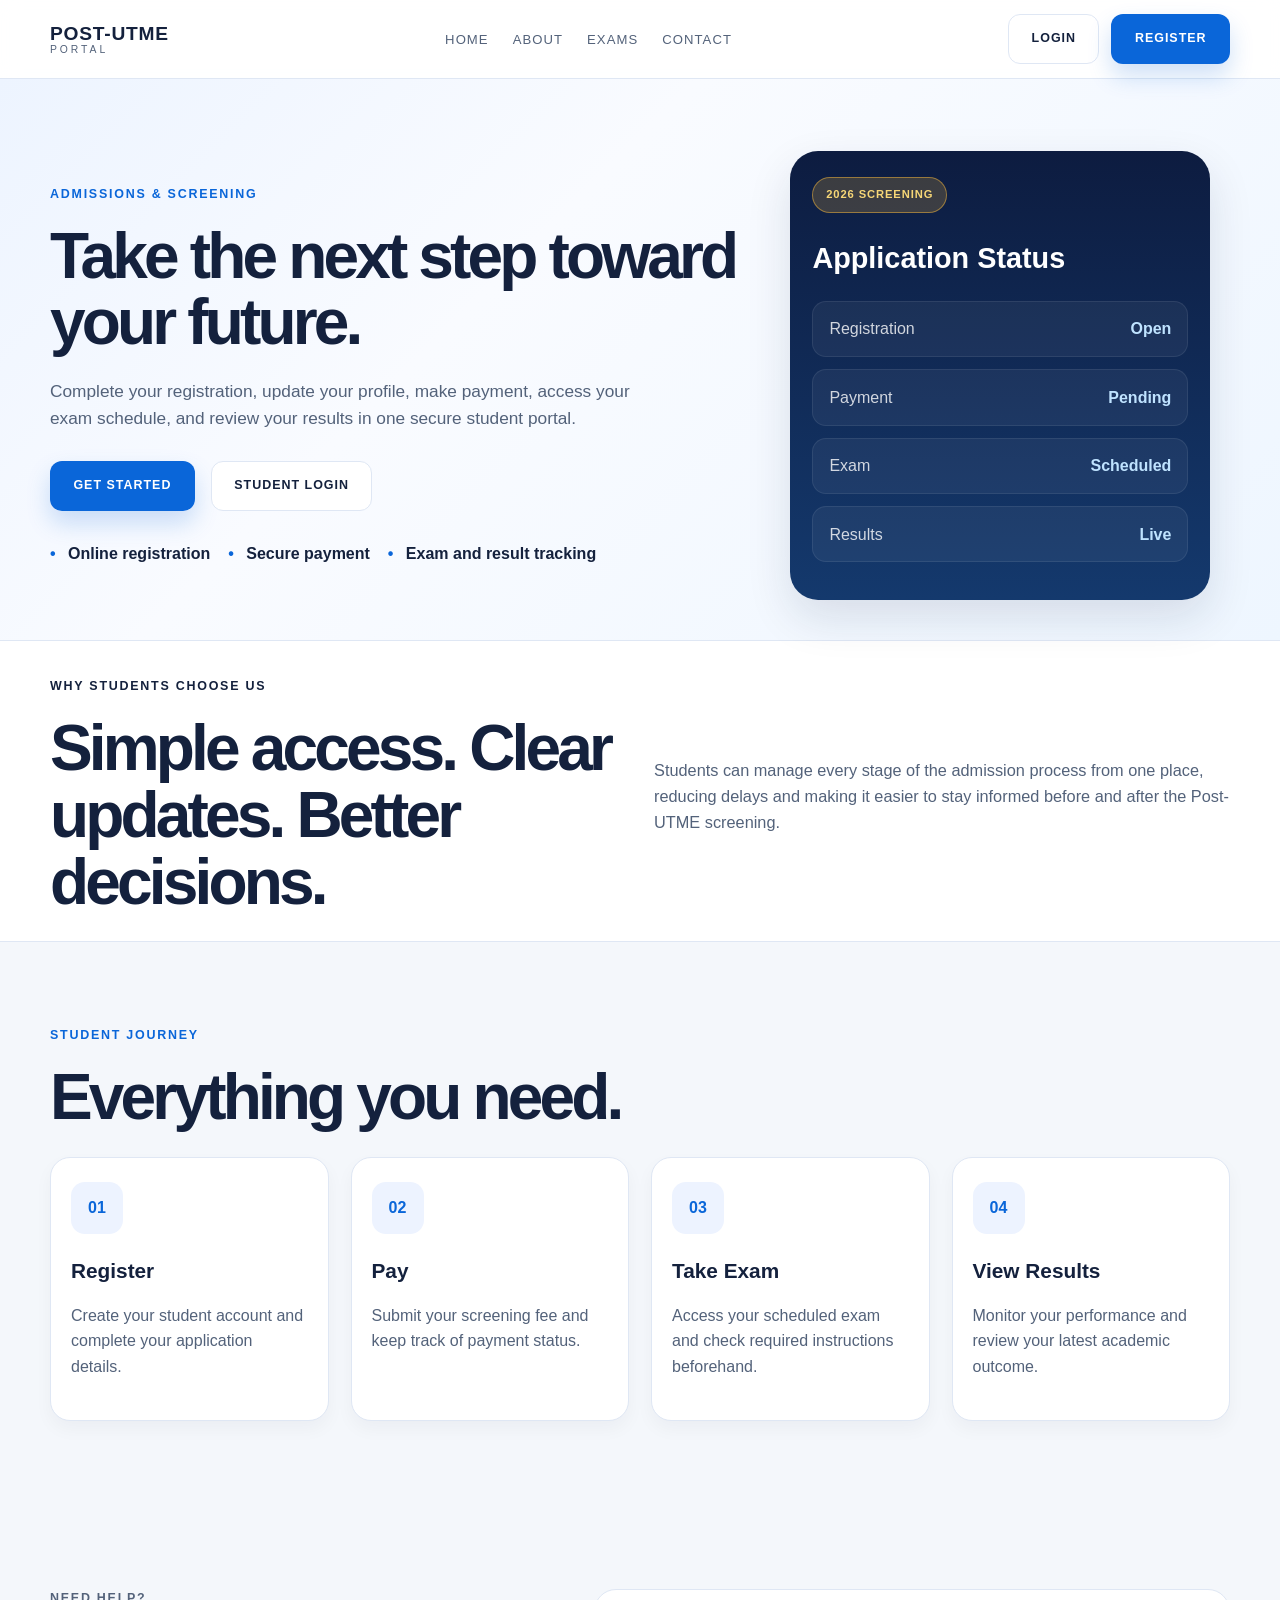
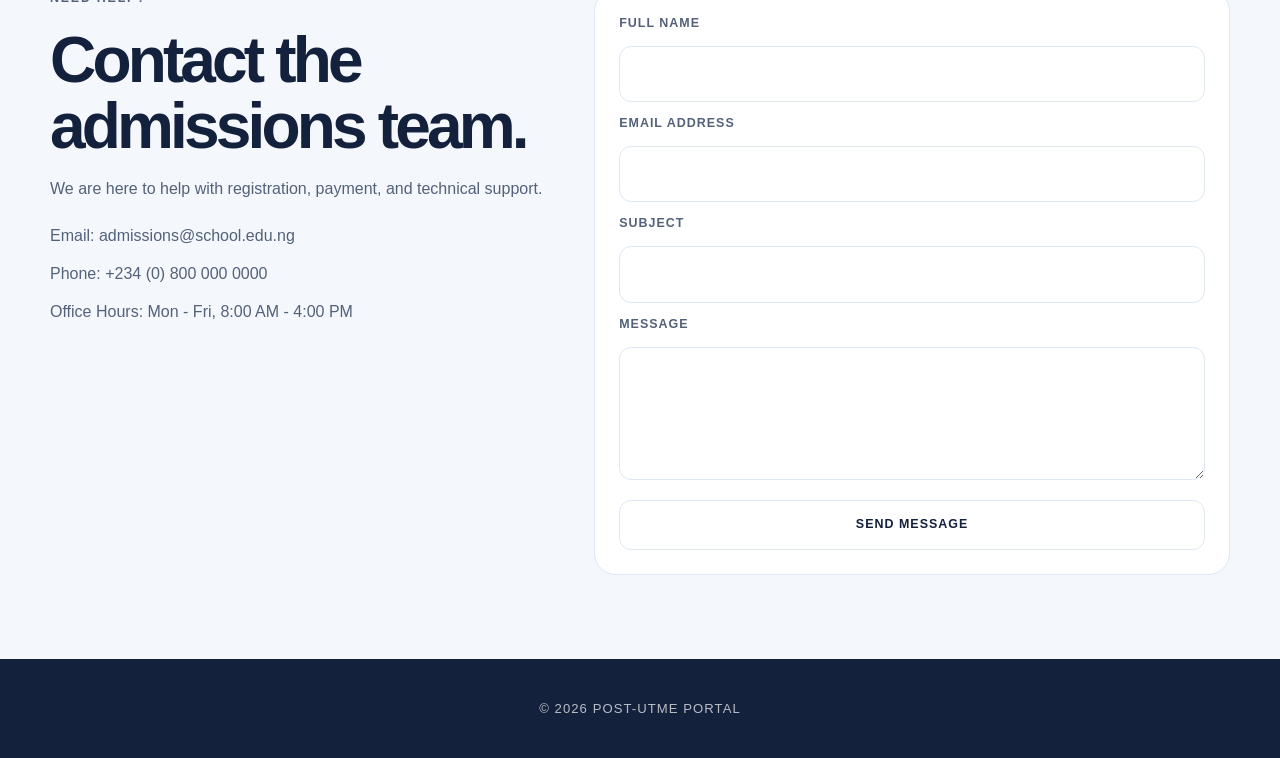
==== public/dashboard.html @ b12bf3f4 "Initial project commit" ====
<!DOCTYPE html>
<html lang="en">
<head>
    <meta charset="UTF-8">
    <meta name="viewport" content="width=device-width, initial-scale=1.0">
    <title>Student Dashboard - Post-UTME Portal</title>
    <link rel="stylesheet" href="css/dashboard.css">
</head>
<body>
    <div class="dashboard-container">
        <!-- Sidebar -->
        <aside class="sidebar">
            <div class="sidebar-header">
                <h2>Dashboard</h2>
            </div>
            <nav class="sidebar-nav">
                <ul>
                    <li><a href="#overview" class="nav-link active">Overview</a></li>
                    <li><a href="#profile" class="nav-link">Profile</a></li>
                    <li><a href="#registration" class="nav-link">Registration</a></li>
                    <li><a href="#payment" class="nav-link">Payment</a></li>
                    <li><a href="#exams" class="nav-link">Exams</a></li>
                    <li><a href="#results" class="nav-link">Results</a></li>
                    <li><a href="#logout" class="nav-link logout">Logout</a></li>
                </ul>
            </nav>
        </aside>

        <!-- Main Content -->
        <main class="main-content">
            <header class="top-bar">
                <h1 id="page-title">Dashboard</h1>
                <div class="user-info">
                    <span id="user-name">Student Name</span>
                    <img src="https://via.placeholder.com/40" alt="Profile" class="profile-pic">
                </div>
            </header>

            <!-- Overview Section -->
            <section id="overview" class="content-section active">
                <h2>Welcome to Your Dashboard</h2>
                <div class="stats-grid">
                    <div class="stat-card">
                        <div class="stat-icon">📋</div>
                        <h3>Registration Status</h3>
                        <p id="registration-status">Pending</p>
                    </div>
                    <div class="stat-card">
                        <div class="stat-icon">💳</div>
                        <h3>Payment Status</h3>
                        <p id="payment-status">Pending</p>
                    </div>
                    <div class="stat-card">
                        <div class="stat-icon">✏️</div>
                        <h3>Exam Status</h3>
                        <p id="exam-status">Not Taken</p>
                    </div>
                    <div class="stat-card">
                        <div class="stat-icon">📊</div>
                        <h3>Admission Status</h3>
                        <p id="admission-status">Pending</p>
                    </div>
                </div>

                <div class="quick-actions">
                    <h3>Quick Actions</h3>
                    <div class="actions-grid">
                        <button class="action-btn" onclick="switchSection('profile')">Complete Profile</button>
                        <button class="action-btn" onclick="switchSection('payment')">Make Payment</button>
                        <button class="action-btn" onclick="switchSection('exams')">View Exams</button>
                        <button class="action-btn" onclick="switchSection('results')">Check Results</button>
                    </div>
                </div>
            </section>

            <!-- Profile Section -->
            <section id="profile" class="content-section">
                <h2>Update Profile</h2>
                <form id="profile-form" class="form-grid">
                    <div class="form-group">
                        <label>First Name</label>
                        <input type="text" id="first-name" required>
                    </div>
                    <div class="form-group">
                        <label>Last Name</label>
                        <input type="text" id="last-name" required>
                    </div>
                    <div class="form-group">
                        <label>Email</label>
                        <input type="email" id="email" readonly>
                    </div>
                    <div class="form-group">
                        <label>Phone Number</label>
                        <input type="tel" id="phone" required>
                    </div>
                    <div class="form-group">
                        <label>Date of Birth</label>
                        <input type="date" id="dob">
                    </div>
                    <div class="form-group">
                        <label>Gender</label>
                        <select id="gender">
                            <option value="">Select</option>
                            <option value="Male">Male</option>
                            <option value="Female">Female</option>
                            <option value="Other">Other</option>
                        </select>
                    </div>
                    <div class="form-group">
                        <label>State</label>
                        <input type="text" id="state">
                    </div>
                    <div class="form-group">
                        <label>LGA</label>
                        <input type="text" id="lga">
                    </div>
                    <div class="form-group full-width">
                        <label>Address</label>
                        <textarea id="address" rows="3"></textarea>
                    </div>
                    <button type="submit" class="btn btn-primary">Save Changes</button>
                </form>
            </section>

            <!-- Registration Section -->
            <section id="registration" class="content-section">
                <h2>Registration Information</h2>
                <div class="info-card">
                    <p><strong>Registration Number:</strong> <span id="reg-number">N/A</span></p>
                    <p><strong>Registration Date:</strong> <span id="reg-date">N/A</span></p>
                    <p><strong>Status:</strong> <span id="reg-status">Pending</span></p>
                </div>

                <h3>Upload Exam Scores</h3>
                <form id="scores-form" class="form-grid">
                    <div class="form-group">
                        <label>JAMB Score</label>
                        <input type="number" id="jamb-score">
                    </div>
                    <div class="form-group">
                        <label>WAEC Score</label>
                        <input type="number" id="waec-score">
                    </div>
                    <div class="form-group">
                        <label>NECO Score</label>
                        <input type="number" id="neco-score">
                    </div>
                    <div class="form-group">
                        <label>UTME Score</label>
                        <input type="number" id="utme-score">
                    </div>
                    <div class="form-group full-width">
                        <label>O-Level Results</label>
                        <textarea id="o-level" rows="3"></textarea>
                    </div>
                    <button type="submit" class="btn btn-primary">Update Scores</button>
                </form>
            </section>

            <!-- Payment Section -->
            <section id="payment" class="content-section">
                <h2>Payment Portal</h2>
                <div class="payment-info">
                    <div class="payment-card">
                        <h3>Registration Fee</h3>
                        <p class="price">₦5,000</p>
                        <p id="payment-desc">Complete your registration and take the Post-UTME examination</p>
                        <p><strong>Current Status:</strong> <span id="current-payment-status">Pending</span></p>
                        <button id="pay-btn" class="btn btn-primary">Pay Now</button>
                    </div>
                </div>

                <div class="payment-history">
                    <h3>Payment History</h3>
                    <div id="payment-list">
                        <p>No payments yet</p>
                    </div>
                </div>
            </section>

            <!-- Exams Section -->
            <section id="exams" class="content-section">
                <h2>Available Exams</h2>
                <div id="exams-list" class="exams-list">
                    <p>Loading exams...</p>
                </div>
            </section>

            <!-- Results Section -->
            <section id="results" class="content-section">
                <h2>Exam Results</h2>
                <div id="results-list" class="results-list">
                    <p>No results available yet</p>
                </div>
            </section>
        </main>
    </div>

    <script src="js/dashboard.js"></script>
</body>
</html>
---- public/css/dashboard.css ----
* {
    margin: 0;
    padding: 0;
    box-sizing: border-box;
}

:root {
    --primary-color: #2563eb;
    --secondary-color: #1e40af;
    --success-color: #16a34a;
    --danger-color: #dc2626;
    --light-bg: #f3f4f6;
    --dark-text: #1f2937;
    --sidebar-width: 250px;
}

body {
    font-family: 'Segoe UI', Tahoma, Geneva, Verdana, sans-serif;
    background-color: var(--light-bg);
    color: var(--dark-text);
}

.dashboard-container {
    display: flex;
    min-height: 100vh;
}

/* Sidebar */
.sidebar {
    width: var(--sidebar-width);
    background-color: #1f2937;
    color: white;
    position: fixed;
    height: 100vh;
    overflow-y: auto;
    box-shadow: 2px 0 5px rgba(0, 0, 0, 0.1);
}

.sidebar-header {
    padding: 2rem 1rem;
    border-bottom: 1px solid rgba(255, 255, 255, 0.1);
}

.sidebar-header h2 {
    font-size: 1.5rem;
}

.sidebar-nav ul {
    list-style: none;
    padding: 1rem 0;
}

.sidebar-nav li {
    margin: 0;
}

.sidebar-nav a {
    display: block;
    padding: 1rem 1.5rem;
    color: white;
    text-decoration: none;
    transition: all 0.3s;
    border-left: 3px solid transparent;
}

.sidebar-nav a:hover,
.sidebar-nav a.active {
    background-color: rgba(37, 99, 235, 0.1);
    border-left-color: var(--primary-color);
    color: var(--primary-color);
}

.sidebar-nav a.logout {
    margin-top: 2rem;
    border-top: 1px solid rgba(255, 255, 255, 0.1);
    color: #fca5a5;
}

.sidebar-nav a.logout:hover {
    color: var(--danger-color);
}

/* Main Content */
.main-content {
    margin-left: var(--sidebar-width);
    flex: 1;
    display: flex;
    flex-direction: column;
}

/* Top Bar */
.top-bar {
    background-color: white;
    padding: 1.5rem 2rem;
    box-shadow: 0 1px 3px rgba(0, 0, 0, 0.1);
    display: flex;
    justify-content: space-between;
    align-items: center;
}

.top-bar h1 {
    font-size: 1.75rem;
    color: var(--dark-text);
}

.user-info {
    display: flex;
    align-items: center;
    gap: 1rem;
}

.profile-pic {
    width: 40px;
    height: 40px;
    border-radius: 50%;
}

/* Content Sections */
.content-section {
    display: none;
    padding: 2rem;
    animation: fadeIn 0.3s ease-in;
}

.content-section.active {
    display: block;
}

@keyframes fadeIn {
    from {
        opacity: 0;
    }
    to {
        opacity: 1;
    }
}

.content-section h2 {
    margin-bottom: 2rem;
    color: var(--dark-text);
    font-size: 1.75rem;
}

.content-section h3 {
    margin-top: 2rem;
    margin-bottom: 1rem;
    color: var(--primary-color);
}

/* Stats Grid */
.stats-grid {
    display: grid;
    grid-template-columns: repeat(auto-fit, minmax(250px, 1fr));
    gap: 1.5rem;
    margin-bottom: 3rem;
}

.stat-card {
    background: white;
    padding: 1.5rem;
    border-radius: 8px;
    box-shadow: 0 1px 3px rgba(0, 0, 0, 0.1);
    text-align: center;
}

.stat-icon {
    font-size: 2.5rem;
    margin-bottom: 0.5rem;
}

.stat-card h3 {
    margin: 0.5rem 0;
    font-size: 1rem;
    color: #6b7280;
}

.stat-card p {
    font-size: 1.25rem;
    font-weight: bold;
    color: var(--primary-color);
    margin: 0;
}

/* Quick Actions */
.quick-actions {
    background: white;
    padding: 2rem;
    border-radius: 8px;
    box-shadow: 0 1px 3px rgba(0, 0, 0, 0.1);
}

.quick-actions h3 {
    margin-top: 0;
}

.actions-grid {
    display: grid;
    grid-template-columns: repeat(auto-fit, minmax(200px, 1fr));
    gap: 1rem;
}

.action-btn {
    padding: 1rem;
    background-color: var(--primary-color);
    color: white;
    border: none;
    border-radius: 8px;
    cursor: pointer;
    font-weight: 600;
    transition: all 0.3s;
}

.action-btn:hover {
    background-color: var(--secondary-color);
    transform: translateY(-2px);
}

/* Forms */
.form-grid {
    background: white;
    padding: 2rem;
    border-radius: 8px;
    box-shadow: 0 1px 3px rgba(0, 0, 0, 0.1);
    display: grid;
    grid-template-columns: repeat(auto-fit, minmax(250px, 1fr));
    gap: 1.5rem;
}

.form-group {
    display: flex;
    flex-direction: column;
}

.form-group.full-width {
    grid-column: 1 / -1;
}

.form-group label {
    margin-bottom: 0.5rem;
    font-weight: 600;
    color: var(--dark-text);
}

.form-group input,
.form-group select,
.form-group textarea {
    padding: 0.75rem;
    border: 1px solid #d1d5db;
    border-radius: 6px;
    font-size: 1rem;
    font-family: inherit;
}

.form-group input:focus,
.form-group select:focus,
.form-group textarea:focus {
    outline: none;
    border-color: var(--primary-color);
    box-shadow: 0 0 0 3px rgba(37, 99, 235, 0.1);
}

/* Buttons */
.btn {
    padding: 0.75rem 1.5rem;
    border-radius: 6px;
    border: none;
    font-weight: 600;
    cursor: pointer;
    transition: all 0.3s;
    font-size: 1rem;
}

.btn-primary {
    background-color: var(--primary-color);
    color: white;
}

.btn-primary:hover {
    background-color: var(--secondary-color);
}

/* Info Cards */
.info-card {
    background: white;
    padding: 2rem;
    border-radius: 8px;
    box-shadow: 0 1px 3px rgba(0, 0, 0, 0.1);
    margin-bottom: 2rem;
}

.info-card p {
    margin: 1rem 0;
    font-size: 1.1rem;
}

.info-card strong {
    color: var(--dark-text);
}

/* Payment Info */
.payment-info {
    margin-bottom: 2rem;
}

.payment-card {
    background: white;
    padding: 2rem;
    border-radius: 8px;
    box-shadow: 0 1px 3px rgba(0, 0, 0, 0.1);
    text-align: center;
}

.payment-card h3 {
    margin-top: 0;
}

.price {
    font-size: 2.5rem;
    color: var(--success-color);
    font-weight: bold;
    margin: 1rem 0;
}

.payment-card p {
    color: #6b7280;
    margin: 0.5rem 0;
}

/* Payment History */
.payment-history {
    background: white;
    padding: 2rem;
    border-radius: 8px;
    box-shadow: 0 1px 3px rgba(0, 0, 0, 0.1);
}

/* Exams & Results Lists */
.exams-list,
.results-list {
    display: grid;
    grid-template-columns: repeat(auto-fill, minmax(300px, 1fr));
    gap: 1.5rem;
}

.exam-card,
.result-card {
    background: white;
    padding: 1.5rem;
    border-radius: 8px;
    box-shadow: 0 1px 3px rgba(0, 0, 0, 0.1);
    border-left: 4px solid var(--primary-color);
}

.exam-card h4,
.result-card h4 {
    margin-bottom: 0.5rem;
    color: var(--primary-color);
}

.exam-card p,
.result-card p {
    margin: 0.5rem 0;
    color: #6b7280;
}

.exam-card button {
    margin-top: 1rem;
    width: 100%;
}

/* Responsive Design */
@media (max-width: 768px) {
    .sidebar {
        width: 100%;
        height: auto;
        position: relative;
    }

    .main-content {
        margin-left: 0;
    }

    .sidebar-nav ul {
        display: flex;
        flex-wrap: wrap;
    }

    .sidebar-nav li {
        flex: 1 1 auto;
    }

    .sidebar-nav a {
        padding: 0.75rem;
        text-align: center;
        border-left: none;
        border-bottom: 2px solid transparent;
    }

    .sidebar-nav a:hover,
    .sidebar-nav a.active {
        border-left: none;
        border-bottom-color: var(--primary-color);
    }

    .top-bar {
        flex-direction: column;
        gap: 1rem;
    }

    .stats-grid {
        grid-template-columns: repeat(2, 1fr);
    }

    .form-grid {
        grid-template-columns: 1fr;
    }

    .actions-grid {
        grid-template-columns: 1fr;
    }
}

@media (max-width: 480px) {
    .stats-grid {
        grid-template-columns: 1fr;
    }

    .top-bar h1 {
        font-size: 1.25rem;
    }

    .content-section {
        padding: 1rem;
    }

    .content-section h2 {
        font-size: 1.5rem;
    }
}
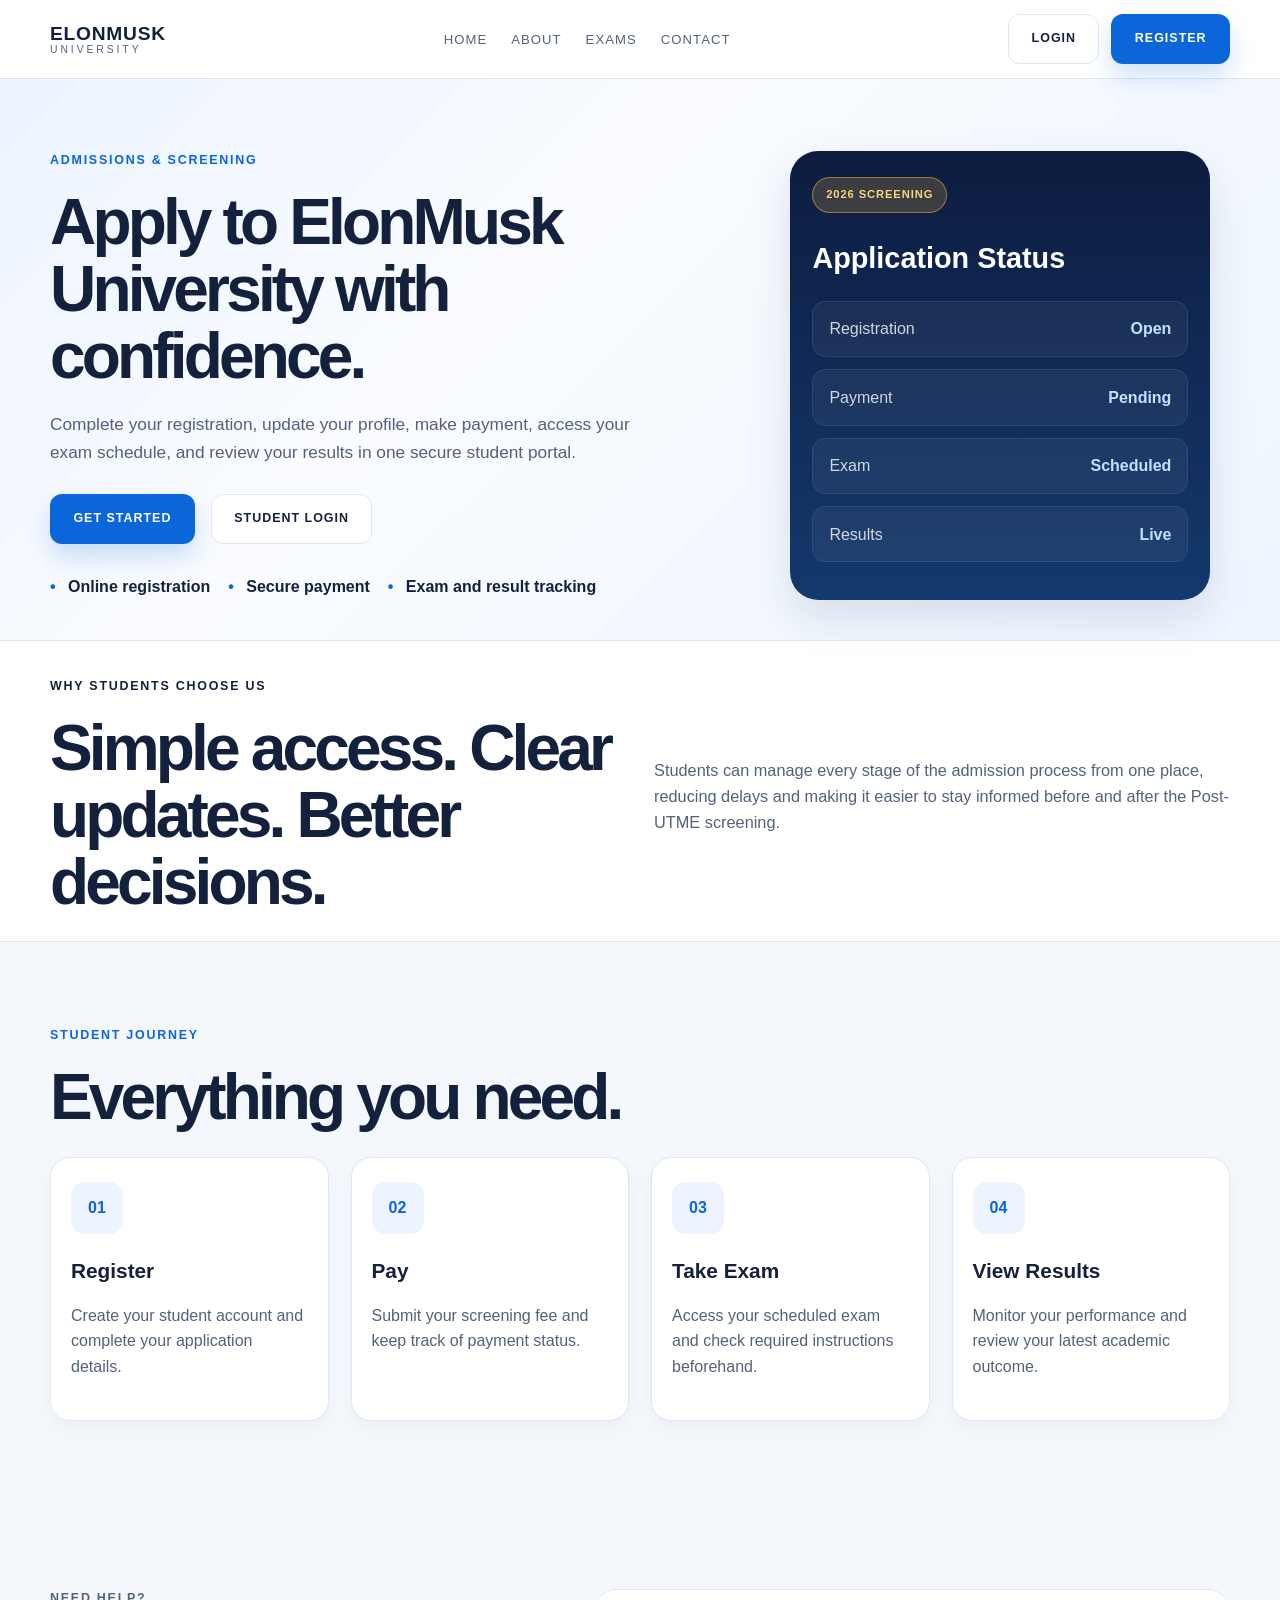
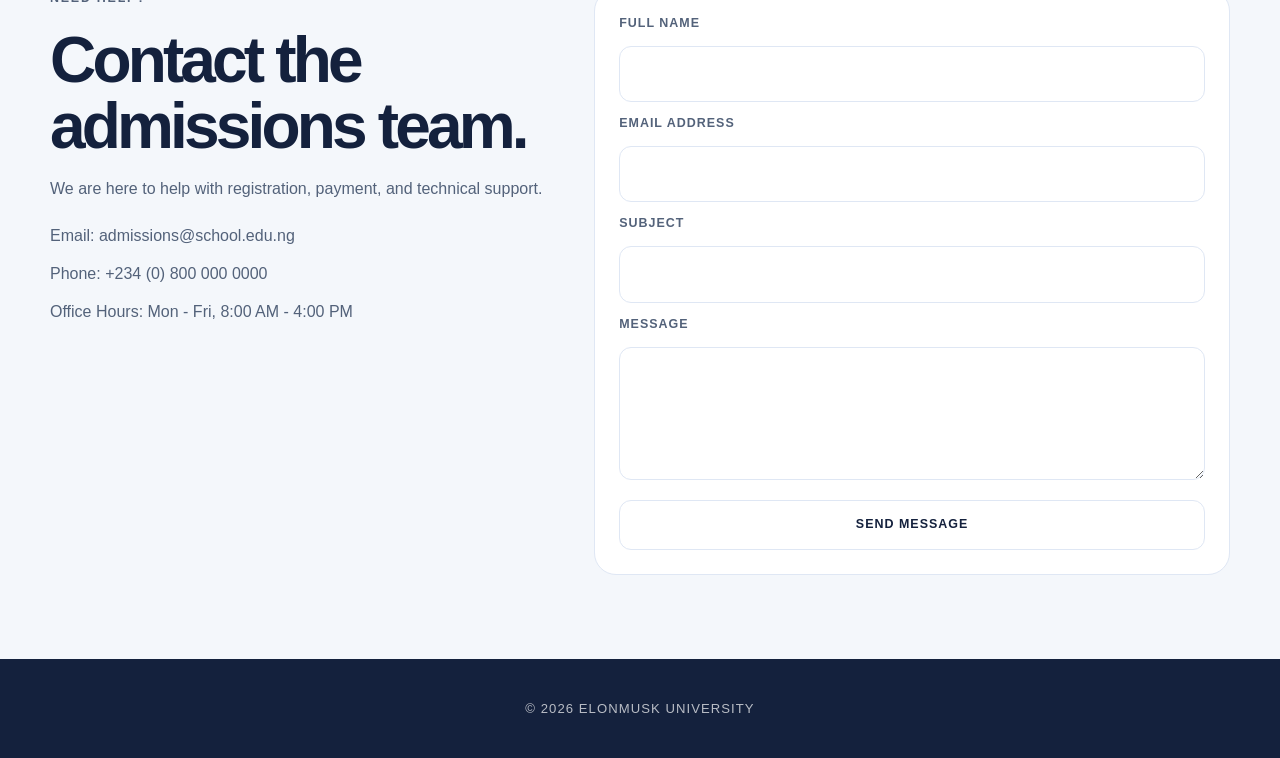
==== commit 1764534d: "Fix portal setup and align API database schema" ====
--- a/public/dashboard.html
+++ b/public/dashboard.html
@@ -3,7 +3,7 @@
 <head>
     <meta charset="UTF-8">
     <meta name="viewport" content="width=device-width, initial-scale=1.0">
-    <title>Student Dashboard - Post-UTME Portal</title>
+    <title>ElonMusk University Dashboard</title>
     <link rel="stylesheet" href="css/dashboard.css">
 </head>
 <body>
@@ -11,7 +11,7 @@
         <!-- Sidebar -->
         <aside class="sidebar">
             <div class="sidebar-header">
-                <h2>Dashboard</h2>
+                <h2>ElonMusk University</h2>
             </div>
             <nav class="sidebar-nav">
                 <ul>
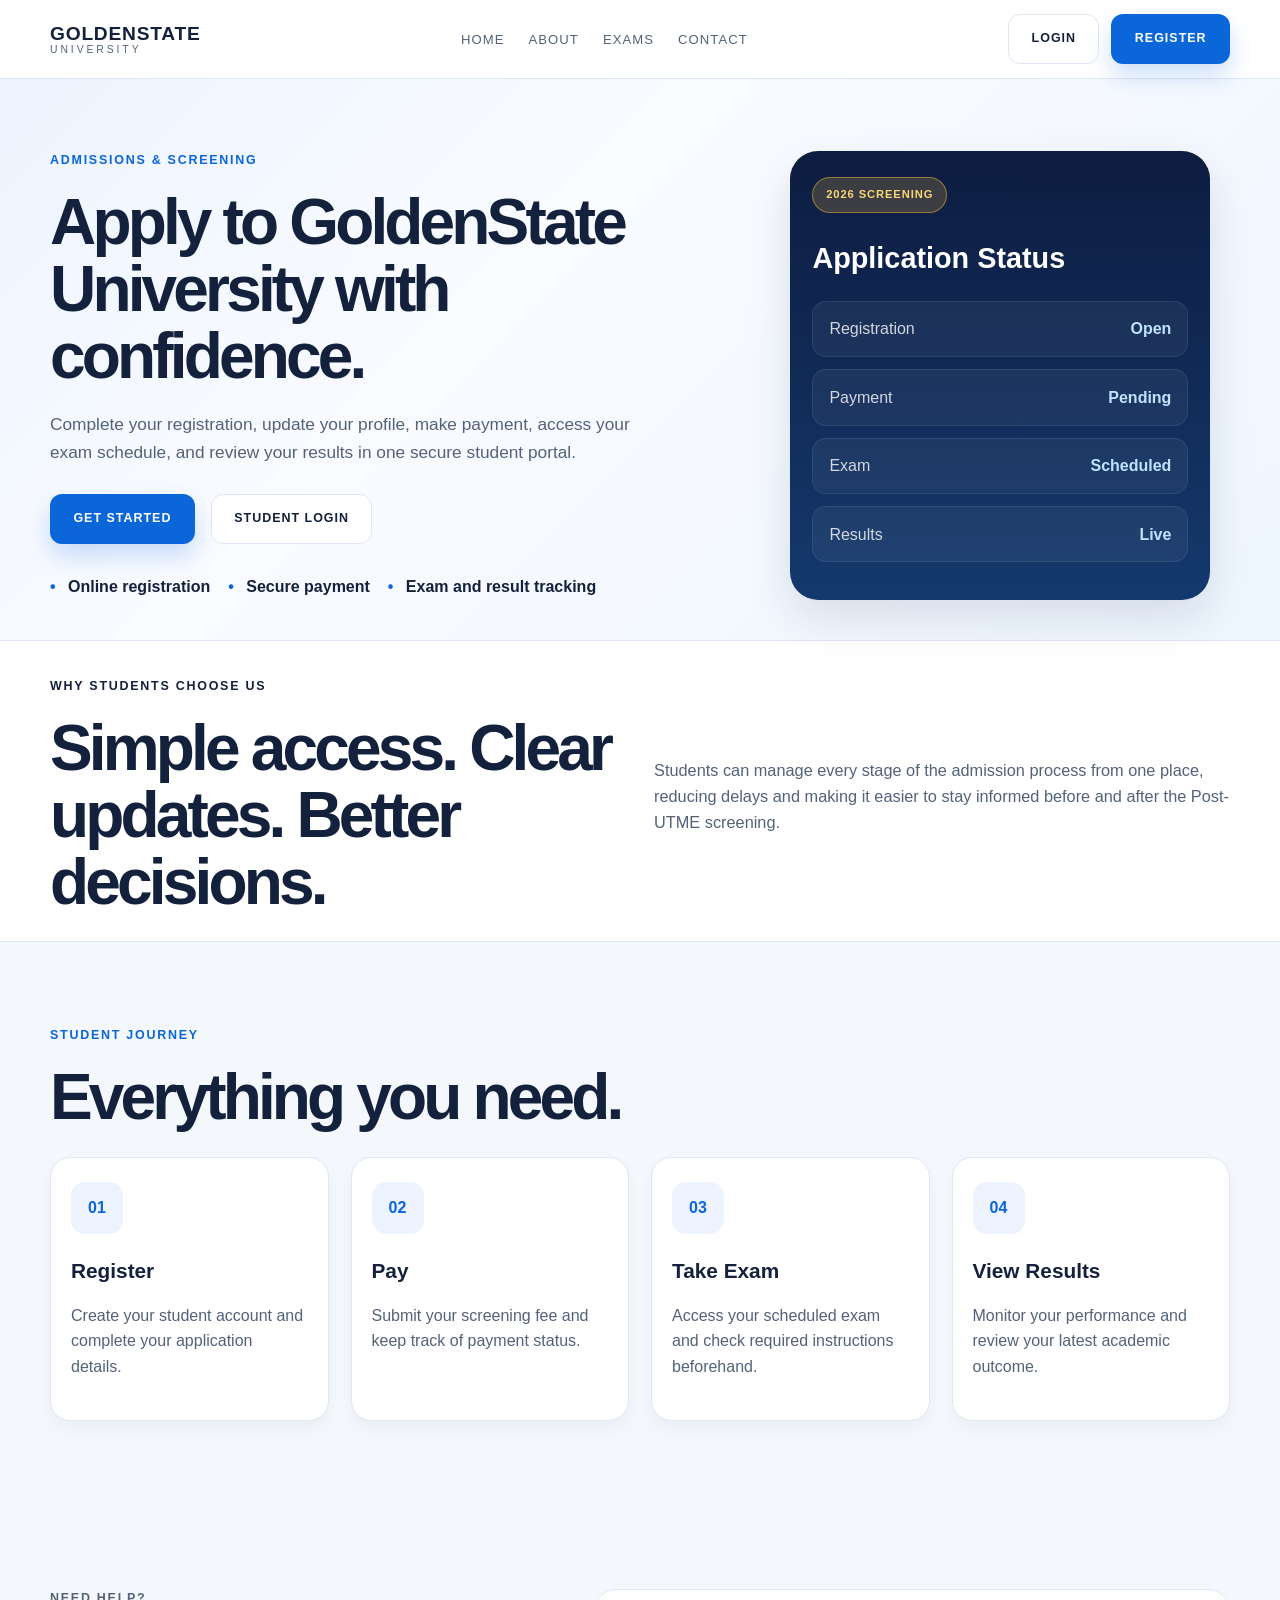
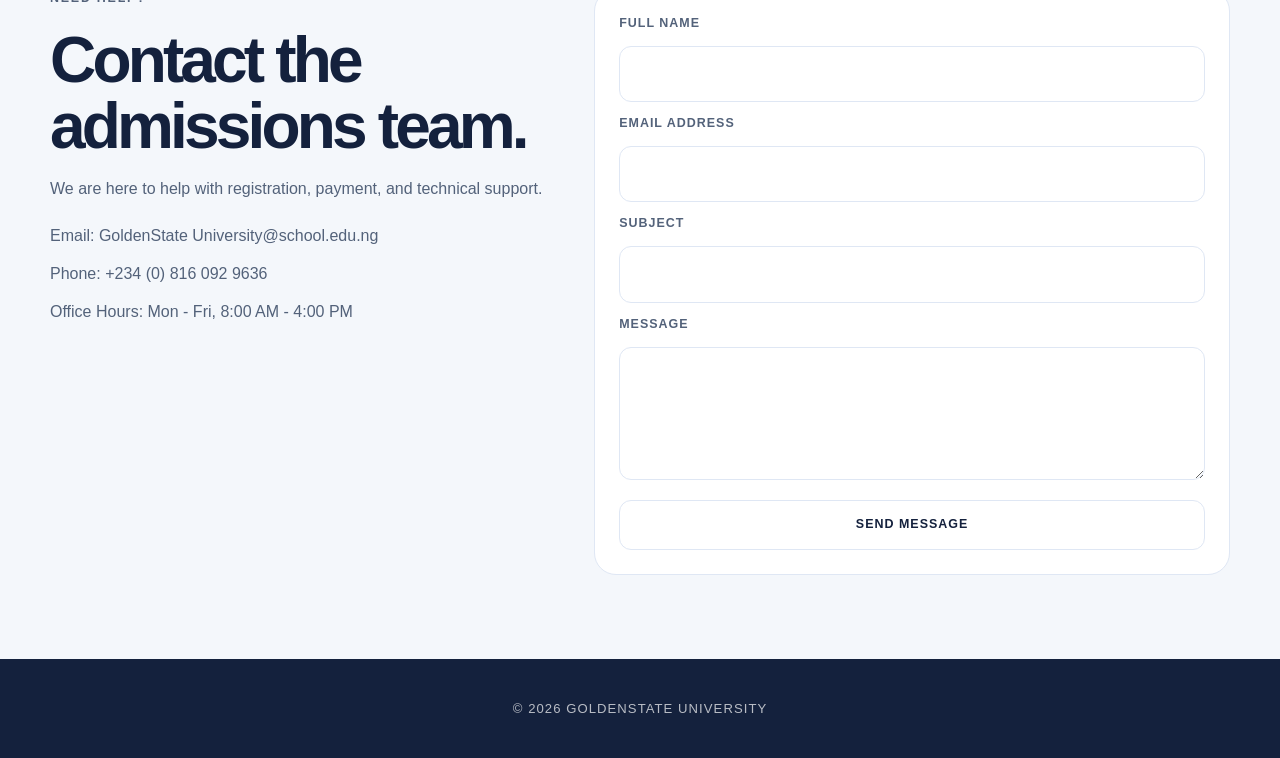
==== commit 8a0e455f: "Fix project API routing and database connection" ====
--- a/public/dashboard.html
+++ b/public/dashboard.html
@@ -3,7 +3,7 @@
 <head>
     <meta charset="UTF-8">
     <meta name="viewport" content="width=device-width, initial-scale=1.0">
-    <title>ElonMusk University Dashboard</title>
+    <title>GoldenState University Dashboard</title>
     <link rel="stylesheet" href="css/dashboard.css">
 </head>
 <body>
@@ -11,7 +11,7 @@
         <!-- Sidebar -->
         <aside class="sidebar">
             <div class="sidebar-header">
-                <h2>ElonMusk University</h2>
+                <h2>GoldenState University</h2>
             </div>
             <nav class="sidebar-nav">
                 <ul>
